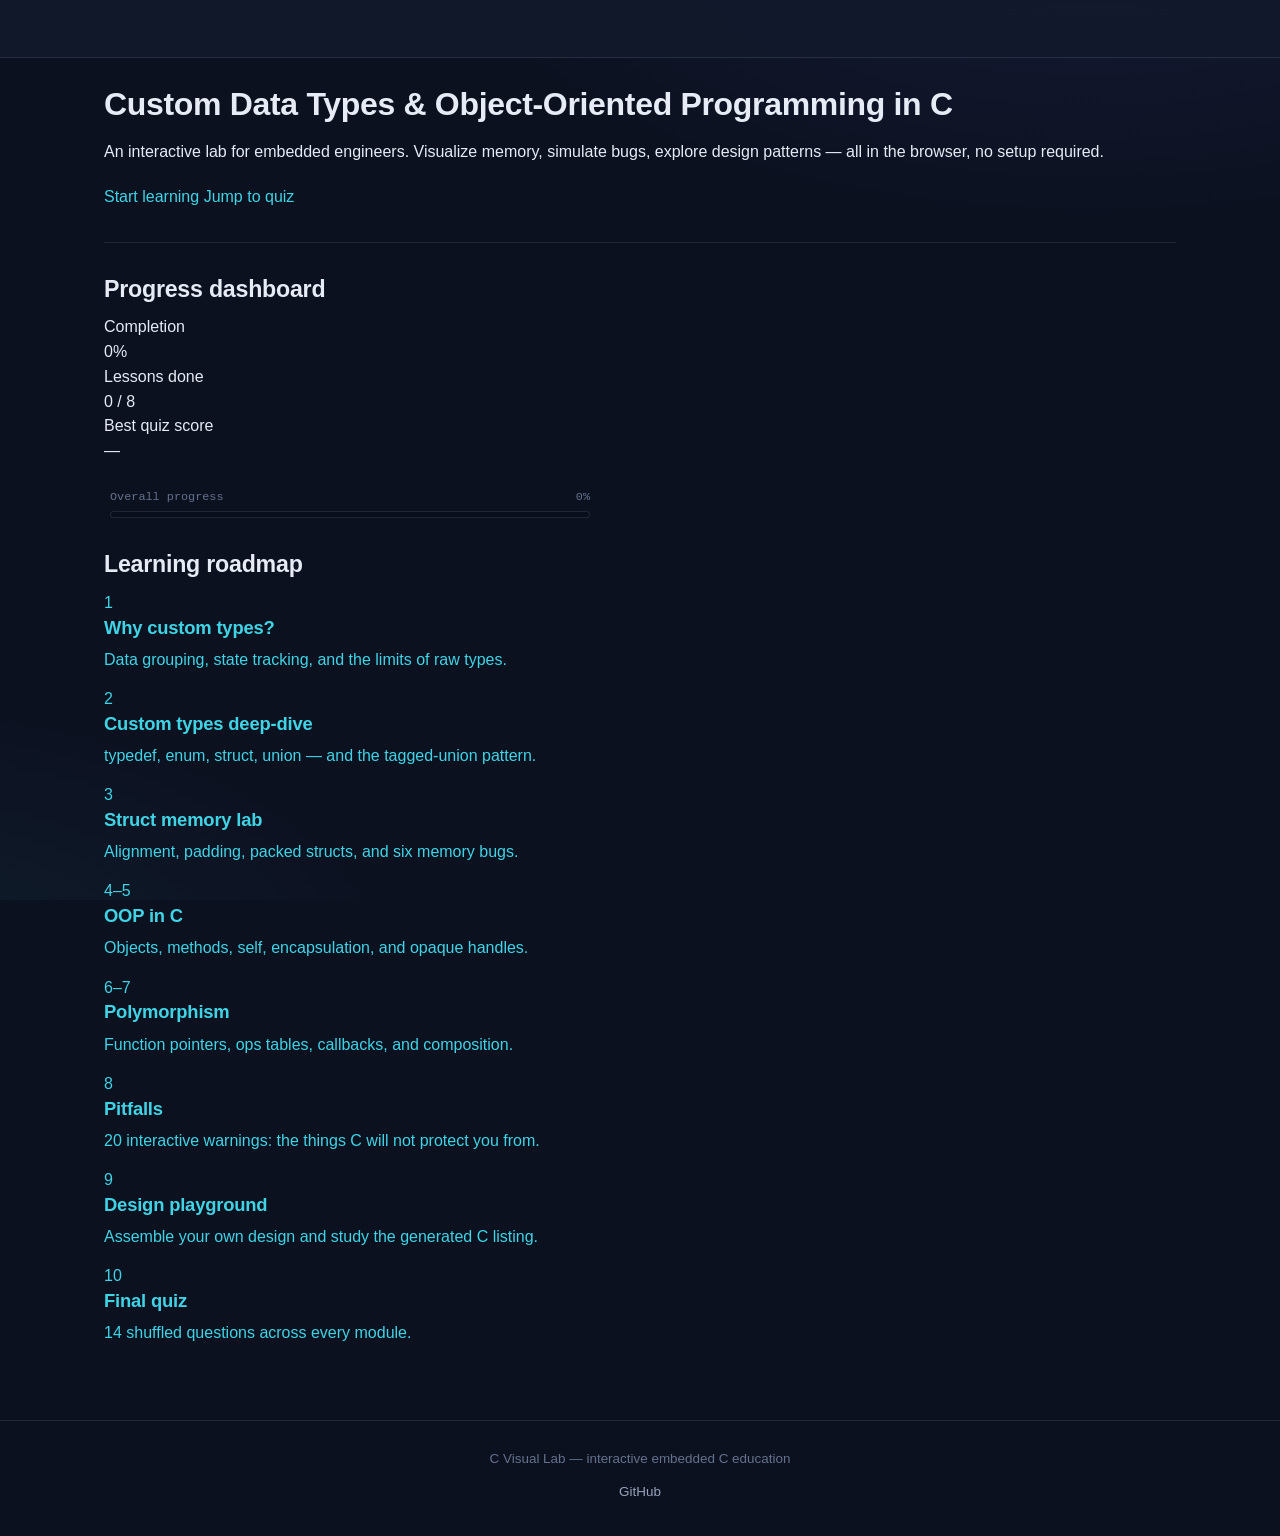
==== index.html @ 14d66254 "Add index.html landing page and stub pages for remaining lessons" ====
<!DOCTYPE html>
<html lang="en" data-page="home" data-theme="dark">
<head>
<meta charset="UTF-8">
<meta name="viewport" content="width=device-width, initial-scale=1.0">
<title>C Visual Lab — Custom Data Types & OOP in C</title>
<link rel="stylesheet" href="assets/css/style.css">
<link rel="stylesheet" href="assets/css/components.css">
<link rel="stylesheet" href="assets/css/animations.css">
</head>
<body>
<a href="#main-content" class="skip-link">Skip to main content</a>
<nav class="topnav" id="topnav" aria-label="Site navigation"></nav>
<div class="layout no-sidebar">
  <main id="main-content">
    <div class="hero">
      <h1>Custom Data Types &amp; Object-Oriented Programming in C</h1>
      <p class="lede">An interactive lab for embedded engineers. Visualize memory, simulate bugs, explore design patterns — all in the browser, no setup required.</p>
      <div class="btn-row" style="margin-top:20px">
        <a class="btn btn-primary" href="concepts.html" data-continue-btn><span data-continue-label>Start learning</span></a>
        <a class="btn" href="quiz.html">Jump to quiz</a>
      </div>
    </div>

    <hr style="margin: 32px 0;">

    <h2>Progress dashboard</h2>
    <div class="grid cols-3" style="margin-bottom:24px">
      <div class="card stat-card"><div class="stat-label">Completion</div><div class="stat-value" data-stat-progress>0%</div></div>
      <div class="card stat-card"><div class="stat-label">Lessons done</div><div class="stat-value" data-stat-done>0 / 8</div></div>
      <div class="card stat-card"><div class="stat-label">Best quiz score</div><div class="stat-value" data-stat-quiz>—</div></div>
    </div>
    <div class="sidebar-progress" style="max-width:480px;margin-bottom:32px">
      <div class="bar-label"><span>Overall progress</span><span data-stat-progress>0%</span></div>
      <div class="progress-track"><div class="progress-fill" data-progress-fill></div></div>
    </div>

    <h2>Learning roadmap</h2>
    <div class="roadmap">
      <a href="concepts.html" class="roadmap-card" data-roadmap-page="concepts">
        <div class="stage-num">1</div>
        <div><h3>Why custom types?</h3><p>Data grouping, state tracking, and the limits of raw types.</p></div>
        <span class="done-check" style="display:none">✓</span>
      </a>
      <a href="custom-types.html" class="roadmap-card" data-roadmap-page="custom-types">
        <div class="stage-num">2</div>
        <div><h3>Custom types deep-dive</h3><p>typedef, enum, struct, union — and the tagged-union pattern.</p></div>
        <span class="done-check" style="display:none">✓</span>
      </a>
      <a href="structs-memory.html" class="roadmap-card" data-roadmap-page="structs-memory">
        <div class="stage-num">3</div>
        <div><h3>Struct memory lab</h3><p>Alignment, padding, packed structs, and six memory bugs.</p></div>
        <span class="done-check" style="display:none">✓</span>
      </a>
      <a href="oops-in-c.html" class="roadmap-card" data-roadmap-page="oops-in-c">
        <div class="stage-num">4–5</div>
        <div><h3>OOP in C</h3><p>Objects, methods, self, encapsulation, and opaque handles.</p></div>
        <span class="done-check" style="display:none">✓</span>
      </a>
      <a href="polymorphism.html" class="roadmap-card" data-roadmap-page="polymorphism">
        <div class="stage-num">6–7</div>
        <div><h3>Polymorphism</h3><p>Function pointers, ops tables, callbacks, and composition.</p></div>
        <span class="done-check" style="display:none">✓</span>
      </a>
      <a href="pitfalls.html" class="roadmap-card" data-roadmap-page="pitfalls">
        <div class="stage-num">8</div>
        <div><h3>Pitfalls</h3><p>20 interactive warnings: the things C will not protect you from.</p></div>
        <span class="done-check" style="display:none">✓</span>
      </a>
      <a href="playground.html" class="roadmap-card" data-roadmap-page="playground">
        <div class="stage-num">9</div>
        <div><h3>Design playground</h3><p>Assemble your own design and study the generated C listing.</p></div>
        <span class="done-check" style="display:none">✓</span>
      </a>
      <a href="quiz.html" class="roadmap-card" data-roadmap-page="quiz">
        <div class="stage-num">10</div>
        <div><h3>Final quiz</h3><p>14 shuffled questions across every module.</p></div>
        <span class="done-check" style="display:none">✓</span>
      </a>
    </div>
  </main>
</div>
<footer class="site-footer"><p>C Visual Lab — interactive embedded C education</p><div class="foot-links"><a href="https://github.com/sssskyds/c-visual-lab">GitHub</a></div></footer>
<script src="assets/js/app.js"></script>
<script src="assets/js/navigation.js"></script>
</body>
</html>
---- assets/css/style.css ----
/* ==========================================================
C Visual Lab — core styles (tokens, base, layout, code)
========================================================== */

:root {
--bg: #0c1120;
--bg-glow: radial-gradient(1100px 520px at 85% -10%, rgba(103, 116, 255, 0.10), transparent 60%),
           radial-gradient(900px 480px at -10% 110%, rgba(57, 211, 230, 0.07), transparent 60%);
--surface: #131a2c;
--raised: #1a2340;
--inset: #0a0e1a;
--border: rgba(148, 163, 184, 0.16);
--border-strong: rgba(148, 163, 184, 0.34);
--text: #e6ebf5;
--muted: #97a3bb;
--faint: #64718c;

--cyan: #3fd4e5;    --cyan-soft: rgba(63, 212, 229, 0.12);
--purple: #ab8ff7;  --purple-soft: rgba(171, 143, 247, 0.14);
--orange: #f2b345;  --orange-soft: rgba(242, 179, 69, 0.13);
--red: #f4756c;     --red-soft: rgba(244, 117, 108, 0.13);
--green: #5cd58c;   --green-soft: rgba(92, 213, 140, 0.13);

--code-bg: #0a0f1d;
--code-border: rgba(148, 163, 184, 0.14);

--sans: -apple-system, BlinkMacSystemFont, "Segoe UI", Roboto, Helvetica, Arial, sans-serif;
--mono: ui-monospace, "SF Mono", Menlo, Consolas, "Liberation Mono", monospace;

--radius: 10px;
--radius-sm: 8px;
--shadow: 0 1px 2px rgba(0, 0, 0, 0.25), 0 10px 28px rgba(0, 0, 0, 0.22);
--nav-h: 58px;
}

[data-theme="light"] {
--bg: #f6f7fa;
--bg-glow: radial-gradient(1100px 520px at 85% -10%, rgba(103, 116, 255, 0.08), transparent 60%);
--surface: #ffffff;
--raised: #f0f2f7;
--inset: #eef0f5;
--border: rgba(15, 23, 42, 0.12);
--border-strong: rgba(15, 23, 42, 0.26);
--text: #1c2333;
--muted: #55617a;
--faint: #8b94a9;

--cyan: #0891b2;    --cyan-soft: rgba(8, 145, 178, 0.10);
--purple: #7c3aed;  --purple-soft: rgba(124, 58, 237, 0.10);
--orange: #b45309;  --orange-soft: rgba(180, 83, 9, 0.10);
--red: #dc2626;     --red-soft: rgba(220, 38, 38, 0.09);
--green: #15803d;   --green-soft: rgba(21, 128, 61, 0.10);

--code-bg: #101527;
--code-border: rgba(15, 23, 42, 0.15);
--shadow: 0 1px 2px rgba(15, 23, 42, 0.06), 0 8px 22px rgba(15, 23, 42, 0.07);
}

* { box-sizing: border-box; }
html { scroll-behavior: smooth; }
body {
margin: 0;
font-family: var(--sans);
font-size: 16px;
line-height: 1.55;
color: var(--text);
background: var(--bg);
background-image: var(--bg-glow);
background-attachment: fixed;
}

h1, h2, h3, h4 { line-height: 1.25; margin: 0 0 0.5em; letter-spacing: -0.01em; }
h1 { font-size: 2rem; }
h2 { font-size: 1.45rem; margin-top: 0; }
h3 { font-size: 1.15rem; }
p { margin: 0.4em 0 0.9em; }
ul, ol { padding-left: 1.3em; margin: 0.4em 0 0.9em; }
li { margin: 0.22em 0; }
a { color: var(--cyan); text-decoration: none; }
a:hover { text-decoration: underline; }
small, .small { font-size: 0.86rem; }
.muted { color: var(--muted); }
strong { color: var(--text); }
hr { border: 0; border-top: 1px solid var(--border); margin: 24px 0; }
code, kbd { font-family: var(--mono); font-size: 0.92em; }
p code, li code, td code, .inline-code {
background: var(--raised);
border: 1px solid var(--border);
border-radius: 5px;
padding: 0.08em 0.35em;
color: var(--cyan);
white-space: nowrap;
}

:focus-visible { outline: 2px solid var(--cyan); outline-offset: 2px; border-radius: 4px; }

.visually-hidden { position: absolute; width: 1px; height: 1px; margin: -1px; padding: 0; overflow: hidden; clip: rect(0 0 0 0); white-space: nowrap; border: 0; }

.skip-link { position: absolute; left: -9999px; top: 0; background: var(--cyan); color: #04222a; font-weight: 600; padding: 8px 16px; border-radius: 0 0 8px 0; z-index: 200; }
.skip-link:focus { left: 0; }

.topnav { position: sticky; top: 0; z-index: 100; height: var(--nav-h); display: flex; align-items: center; gap: 8px; padding: 0 20px; background: color-mix(in srgb, var(--surface) 88%, transparent); backdrop-filter: blur(10px); -webkit-backdrop-filter: blur(10px); border-bottom: 1px solid var(--border); }
.brand { display: flex; align-items: center; gap: 10px; font-weight: 700; font-size: 1.02rem; color: var(--text); margin-right: 8px; white-space: nowrap; }
.brand:hover { text-decoration: none; }
.brand-logo { width: 30px; height: 30px; border-radius: 8px; flex: none; display: grid; place-items: center; background: linear-gradient(135deg, var(--cyan), var(--purple)); color: #0a1020; font-family: var(--mono); font-weight: 700; font-size: 0.95rem; }
.nav-links { display: flex; gap: 2px; overflow-x: auto; scrollbar-width: none; }
.nav-links::-webkit-scrollbar { display: none; }
.nav-links a { color: var(--muted); font-size: 0.9rem; font-weight: 500; padding: 7px 11px; border-radius: 8px; white-space: nowrap; }
.nav-links a:hover { color: var(--text); background: var(--raised); text-decoration: none; }
.nav-links a[aria-current="page"] { color: var(--cyan); background: var(--cyan-soft); }
.nav-spacer { flex: 1; }
.nav-progress { font-family: var(--mono); font-size: 0.78rem; color: var(--muted); border: 1px solid var(--border); border-radius: 999px; padding: 4px 12px; white-space: nowrap; }
.nav-progress b { color: var(--green); }

.layout { display: grid; grid-template-columns: 252px minmax(0, 1fr); gap: 28px; max-width: 1220px; margin: 0 auto; padding: 26px 24px 60px; }
.layout.no-sidebar { grid-template-columns: minmax(0, 1fr); max-width: 1120px; }
.sidebar { position: sticky; top: calc(var(--nav-h) + 20px); align-self: start; background: var(--surface); border: 1px solid var(--border); border-radius: var(--radius); padding: 16px 14px; }
.sidebar h2 { font-size: 0.74rem; text-transform: uppercase; letter-spacing: 0.09em; color: var(--faint); margin: 0 6px 10px; }
.sidebar ol { list-style: none; margin: 0; padding: 0; }
.sidebar li a { display: flex; align-items: center; gap: 9px; color: var(--muted); font-size: 0.88rem; padding: 7px 8px; border-radius: 8px; }
.sidebar li a:hover { color: var(--text); background: var(--raised); text-decoration: none; }
.sidebar li a[aria-current="page"] { color: var(--cyan); background: var(--cyan-soft); font-weight: 600; }
.lesson-dot { width: 18px; height: 18px; border-radius: 50%; flex: none; border: 1.5px solid var(--border-strong); display: grid; place-items: center; font-size: 0.62rem; font-family: var(--mono); color: var(--faint); }
.lesson-dot.done { background: var(--green-soft); border-color: var(--green); color: var(--green); }
.sidebar-progress { margin: 12px 6px 4px; }
.sidebar-progress .bar-label { display: flex; justify-content: space-between; font-size: 0.74rem; color: var(--faint); font-family: var(--mono); margin-bottom: 5px; }
.progress-track { height: 7px; border-radius: 999px; background: var(--inset); border: 1px solid var(--border); overflow: hidden; }
.progress-fill { height: 100%; width: 0%; background: linear-gradient(90deg, var(--cyan), var(--green)); border-radius: 999px; transition: width 0.6s cubic-bezier(0.22, 1, 0.36, 1); }

.breadcrumbs { display: flex; align-items: center; flex-wrap: wrap; gap: 6px; font-size: 0.82rem; color: var(--faint); margin-bottom: 18px; font-family: var(--mono); }
.breadcrumbs a { color: var(--muted); }
.breadcrumbs .sep { color: var(--faint); user-select: none; }
.breadcrumbs .here { color: var(--cyan); }

.page-head { margin-bottom: 22px; }
.page-head .kicker { font-family: var(--mono); font-size: 0.78rem; letter-spacing: 0.1em; text-transform: uppercase; color: var(--purple); margin-bottom: 6px; }
.page-head p.lede { color: var(--muted); font-size: 1.04rem; max-width: 720px; margin-top: 2px; }

section.block { margin: 34px 0; scroll-margin-top: calc(var(--nav-h) + 16px); }
section.block > h2 { display: flex; align-items: center; gap: 10px; padding-bottom: 10px; border-bottom: 1px solid var(--border); margin-bottom: 16px; }
section.block > h2 .sec-num { font-family: var(--mono); font-size: 0.8rem; color: var(--cyan); background: var(--cyan-soft); border: 1px solid var(--border); border-radius: 7px; padding: 2px 8px; flex: none; }

.code-card { position: relative; background: var(--code-bg); border: 1px solid var(--code-border); border-radius: var(--radius); margin: 14px 0; overflow: hidden; }
.code-card .code-title { display: flex; align-items: center; gap: 8px; font-family: var(--mono); font-size: 0.76rem; color: #8fa0bf; padding: 8px 14px; border-bottom: 1px solid rgba(148, 163, 184, 0.12); background: rgba(148, 163, 184, 0.05); }
.code-card .code-title .dot { width: 9px; height: 9px; border-radius: 50%; flex: none; }
.code-card pre { margin: 0; padding: 14px 16px; overflow-x: auto; font-family: var(--mono); font-size: 0.85rem; line-height: 1.6; color: #dbe4f5; tab-size: 4; }
.copy-btn { position: absolute; top: 6px; right: 8px; font-family: var(--mono); font-size: 0.72rem; color: #8fa0bf; background: rgba(148, 163, 184, 0.10); border: 1px solid rgba(148, 163, 184, 0.22); border-radius: 6px; padding: 3px 9px; cursor: pointer; }
.copy-btn:hover { color: #e6ebf5; background: rgba(148, 163, 184, 0.2); }
.copy-btn.copied { color: var(--green); border-color: var(--green); }

.tok-kw { color: #c792ea; }
.tok-type { color: #4fd1e0; }
.tok-fn { color: #82aaff; }
.tok-str { color: #c3e88d; }
.tok-num { color: #f7b96d; }
.tok-com { color: #5f6f8f; font-style: italic; }
.tok-pre { color: #f4756c; }
.code-card.good { border-color: rgba(92, 213, 140, 0.4); }
.code-card.bad  { border-color: rgba(244, 117, 108, 0.4); }

.site-footer { border-top: 1px solid var(--border); padding: 22px 24px 34px; text-align: center; color: var(--faint); font-size: 0.84rem; }
.site-footer .foot-links { margin-top: 6px; display: flex; gap: 14px; justify-content: center; flex-wrap: wrap; }
.site-footer a { color: var(--muted); }

@media (max-width: 980px) {
.layout { grid-template-columns: minmax(0, 1fr); padding: 20px 16px 48px; }
.sidebar { position: static; order: -1; }
.sidebar ol { display: flex; flex-wrap: wrap; gap: 4px; }
.sidebar li a { padding: 6px 9px; }
.sidebar .lesson-label { display: none; }
.sidebar li a .lesson-dot { width: 22px; height: 22px; font-size: 0.7rem; }
.nav-progress { display: none; }
}
@media (max-width: 640px) {
h1 { font-size: 1.55rem; }
.topnav { padding: 0 12px; }
.brand span.brand-name { display: none; }
}
@media (min-width: 1440px) {
body { font-size: 17px; }
.layout { max-width: 1520px; grid-template-columns: 284px minmax(0, 1fr); gap: 40px; padding: 34px 44px 76px; }
.layout.no-sidebar { max-width: 1380px; }
.topnav { padding: 0 36px; }
h1 { font-size: 2.35rem; }
h2 { font-size: 1.6rem; }
}
@media (min-width: 1800px) {
.layout { max-width: 1700px; }
.layout.no-sidebar { max-width: 1520px; }
}
---- assets/css/animations.css ----
/* C Visual Lab — animations */
@keyframes fadeUp { from { opacity: 0; transform: translateY(10px); } to { opacity: 1; transform: translateY(0); } }
@keyframes fadeIn { from { opacity: 0; } to { opacity: 1; } }
@keyframes pulseGlow { 0%, 100% { box-shadow: 0 0 0 0 rgba(63, 212, 229, 0.35); } 50% { box-shadow: 0 0 0 6px rgba(63, 212, 229, 0); } }
@keyframes dangerPulse { 0%, 100% { box-shadow: 0 0 0 0 rgba(244, 117, 108, 0.45); } 50% { box-shadow: 0 0 0 7px rgba(244, 117, 108, 0); } }
@keyframes flowDash { to { stroke-dashoffset: -20; } }
@keyframes blinkCursor { 0%, 49% { opacity: 1; } 50%, 100% { opacity: 0; } }
@keyframes shake { 0%, 100% { transform: translateX(0); } 20% { transform: translateX(-4px); } 40% { transform: translateX(4px); } 60% { transform: translateX(-3px); } 80% { transform: translateX(3px); } }
@keyframes popIn { 0% { opacity: 0; transform: scale(0.92); } 70% { transform: scale(1.02); } 100% { opacity: 1; transform: scale(1); } }
.anim-fade-up { animation: fadeUp 0.45s ease both; }
.anim-fade-in { animation: fadeIn 0.35s ease both; }
.anim-pop { animation: popIn 0.3s ease both; }
.anim-shake { animation: shake 0.4s ease; }
.pulse-ok { animation: pulseGlow 1.6s ease-in-out 2; }
.pulse-danger { animation: dangerPulse 1.4s ease-in-out 2; }
.flow-line { stroke-dasharray: 6 4; animation: flowDash 0.9s linear infinite; }
.stage-step { opacity: 0; transform: translateY(6px); transition: opacity 0.4s ease, transform 0.4s ease; }
.stage-step.on { opacity: 1; transform: translateY(0); }
.mem-byte { transition: background-color 0.35s ease, border-color 0.35s ease, transform 0.25s ease; }
.mem-byte.hot { transform: scale(1.12); z-index: 2; }
.roadmap-card { transition: transform 0.2s ease, border-color 0.2s ease, box-shadow 0.2s ease; }
.roadmap-card:hover { transform: translateY(-3px); box-shadow: var(--shadow); }
@media (prefers-reduced-motion: reduce) {
html { scroll-behavior: auto; }
*, *::before, *::after { animation-duration: 0.01ms !important; animation-iteration-count: 1 !important; transition-duration: 0.01ms !important; }
}
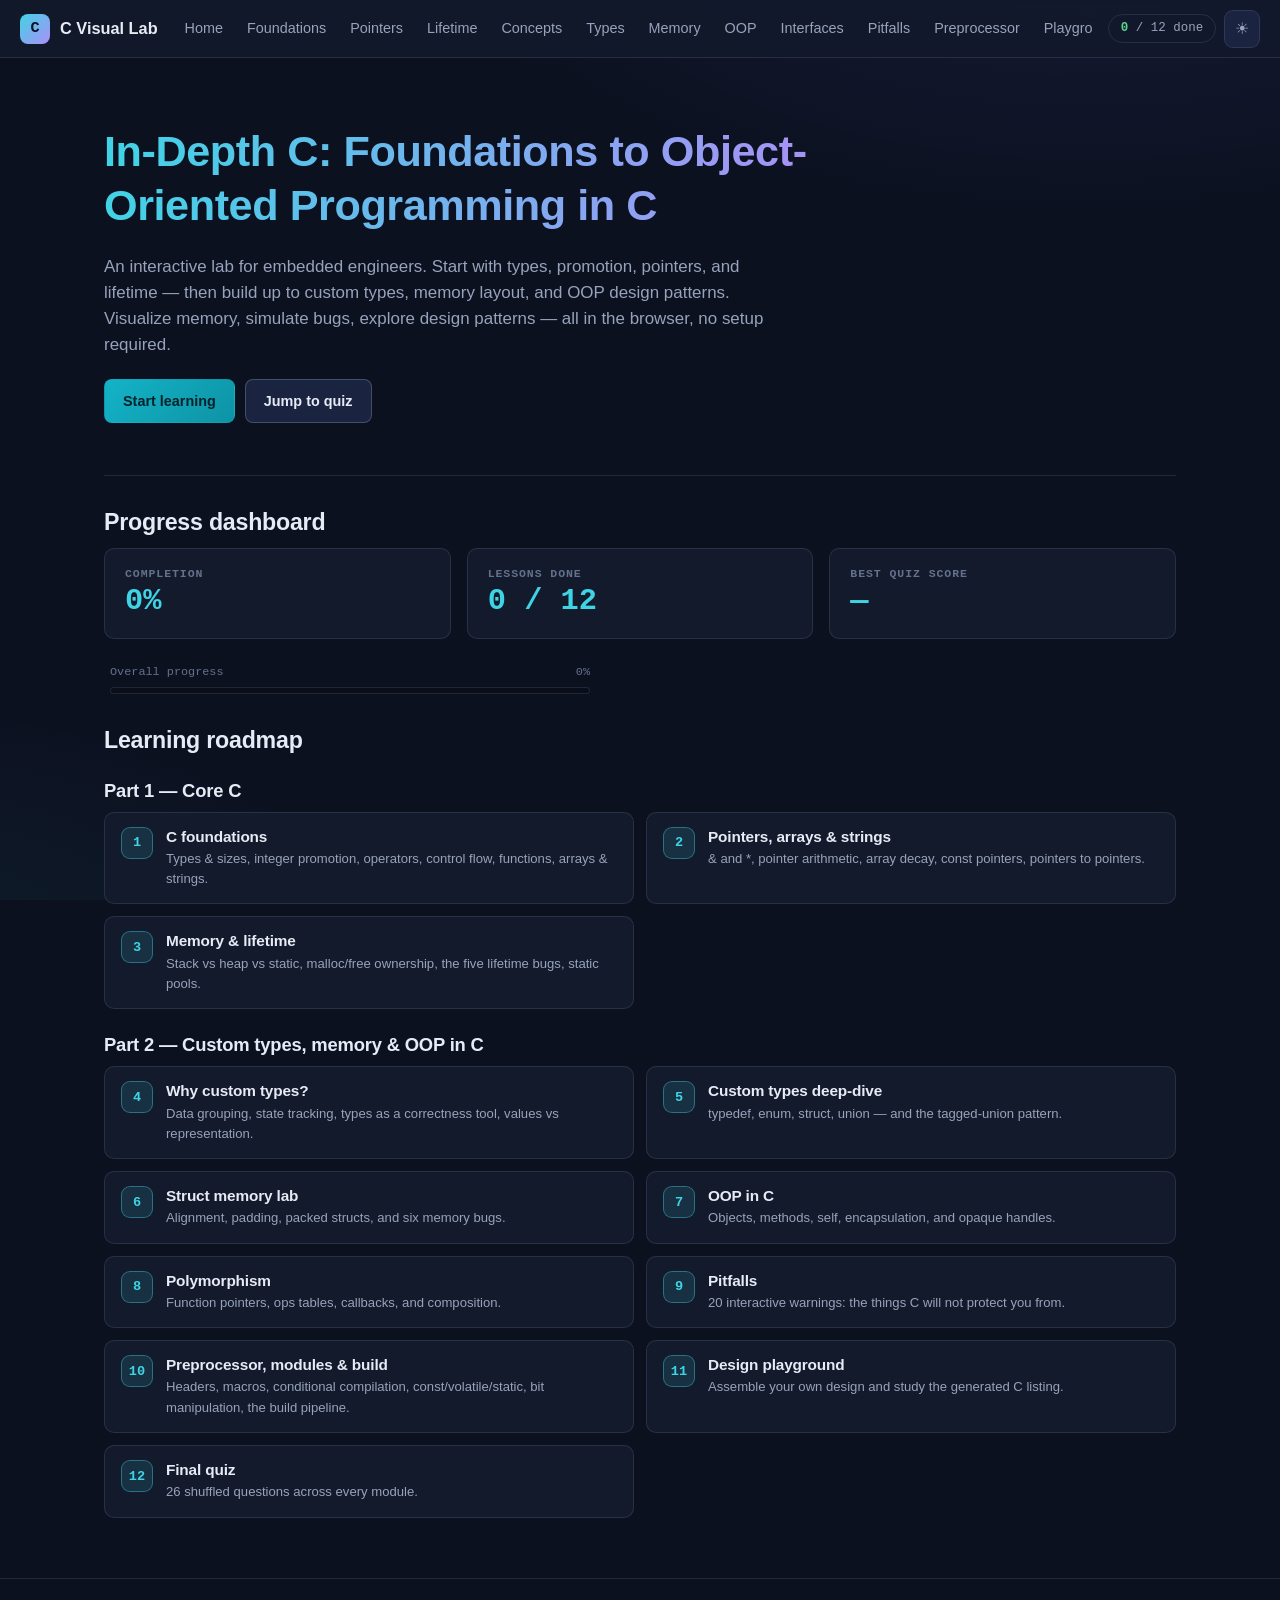
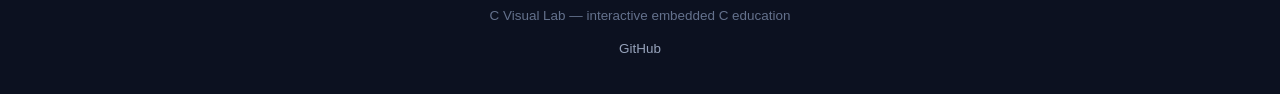
==== commit 5608e158: "In-depth C expansion: add Foundations, Pointers, Memory & Lifetime, Preprocessor/Build lessons; deep" ====
--- a/index.html
+++ b/index.html
@@ -3,7 +3,7 @@
 <head>
 <meta charset="UTF-8">
 <meta name="viewport" content="width=device-width, initial-scale=1.0">
-<title>C Visual Lab — Custom Data Types & OOP in C</title>
+<title>C Visual Lab — In-Depth C, from Foundations to OOP in C</title>
 <link rel="stylesheet" href="assets/css/style.css">
 <link rel="stylesheet" href="assets/css/components.css">
 <link rel="stylesheet" href="assets/css/animations.css">
@@ -14,10 +14,10 @@
 <div class="layout no-sidebar">
   <main id="main-content">
     <div class="hero">
-      <h1>Custom Data Types &amp; Object-Oriented Programming in C</h1>
-      <p class="lede">An interactive lab for embedded engineers. Visualize memory, simulate bugs, explore design patterns — all in the browser, no setup required.</p>
+      <h1>In-Depth C: Foundations to Object-Oriented Programming in C</h1>
+      <p class="lede">An interactive lab for embedded engineers. Start with types, promotion, pointers, and lifetime — then build up to custom types, memory layout, and OOP design patterns. Visualize memory, simulate bugs, explore design patterns — all in the browser, no setup required.</p>
       <div class="btn-row" style="margin-top:20px">
-        <a class="btn btn-primary" href="concepts.html" data-continue-btn><span data-continue-label>Start learning</span></a>
+        <a class="btn btn-primary" href="foundations.html" data-continue-btn><span data-continue-label>Start learning</span></a>
         <a class="btn" href="quiz.html">Jump to quiz</a>
       </div>
     </div>
@@ -27,7 +27,7 @@
     <h2>Progress dashboard</h2>
     <div class="grid cols-3" style="margin-bottom:24px">
       <div class="card stat-card"><div class="stat-label">Completion</div><div class="stat-value" data-stat-progress>0%</div></div>
-      <div class="card stat-card"><div class="stat-label">Lessons done</div><div class="stat-value" data-stat-done>0 / 8</div></div>
+      <div class="card stat-card"><div class="stat-label">Lessons done</div><div class="stat-value" data-stat-done>0 / 12</div></div>
       <div class="card stat-card"><div class="stat-label">Best quiz score</div><div class="stat-value" data-stat-quiz>—</div></div>
     </div>
     <div class="sidebar-progress" style="max-width:480px;margin-bottom:32px">
@@ -36,45 +36,69 @@
     </div>
 
     <h2>Learning roadmap</h2>
+    <h3 style="margin:24px 0 10px">Part 1 — Core C</h3>
+    <div class="roadmap">
+      <a href="foundations.html" class="roadmap-card" data-roadmap-page="foundations">
+        <div class="stage-num">1</div>
+        <div><h3>C foundations</h3><p>Types &amp; sizes, integer promotion, operators, control flow, functions, arrays &amp; strings.</p></div>
+        <span class="done-check" style="display:none">✓</span>
+      </a>
+      <a href="pointers.html" class="roadmap-card" data-roadmap-page="pointers">
+        <div class="stage-num">2</div>
+        <div><h3>Pointers, arrays &amp; strings</h3><p>&amp; and *, pointer arithmetic, array decay, const pointers, pointers to pointers.</p></div>
+        <span class="done-check" style="display:none">✓</span>
+      </a>
+      <a href="memory-lifetime.html" class="roadmap-card" data-roadmap-page="memory-lifetime">
+        <div class="stage-num">3</div>
+        <div><h3>Memory &amp; lifetime</h3><p>Stack vs heap vs static, malloc/free ownership, the five lifetime bugs, static pools.</p></div>
+        <span class="done-check" style="display:none">✓</span>
+      </a>
+    </div>
+    <h3 style="margin:24px 0 10px">Part 2 — Custom types, memory &amp; OOP in C</h3>
     <div class="roadmap">
       <a href="concepts.html" class="roadmap-card" data-roadmap-page="concepts">
-        <div class="stage-num">1</div>
-        <div><h3>Why custom types?</h3><p>Data grouping, state tracking, and the limits of raw types.</p></div>
+        <div class="stage-num">4</div>
+        <div><h3>Why custom types?</h3><p>Data grouping, state tracking, types as a correctness tool, values vs representation.</p></div>
         <span class="done-check" style="display:none">✓</span>
       </a>
       <a href="custom-types.html" class="roadmap-card" data-roadmap-page="custom-types">
-        <div class="stage-num">2</div>
+        <div class="stage-num">5</div>
         <div><h3>Custom types deep-dive</h3><p>typedef, enum, struct, union — and the tagged-union pattern.</p></div>
         <span class="done-check" style="display:none">✓</span>
       </a>
       <a href="structs-memory.html" class="roadmap-card" data-roadmap-page="structs-memory">
-        <div class="stage-num">3</div>
+        <div class="stage-num">6</div>
         <div><h3>Struct memory lab</h3><p>Alignment, padding, packed structs, and six memory bugs.</p></div>
         <span class="done-check" style="display:none">✓</span>
       </a>
       <a href="oops-in-c.html" class="roadmap-card" data-roadmap-page="oops-in-c">
-        <div class="stage-num">4–5</div>
+        <div class="stage-num">7</div>
         <div><h3>OOP in C</h3><p>Objects, methods, self, encapsulation, and opaque handles.</p></div>
         <span class="done-check" style="display:none">✓</span>
       </a>
       <a href="polymorphism.html" class="roadmap-card" data-roadmap-page="polymorphism">
-        <div class="stage-num">6–7</div>
+        <div class="stage-num">8</div>
         <div><h3>Polymorphism</h3><p>Function pointers, ops tables, callbacks, and composition.</p></div>
         <span class="done-check" style="display:none">✓</span>
       </a>
       <a href="pitfalls.html" class="roadmap-card" data-roadmap-page="pitfalls">
-        <div class="stage-num">8</div>
+        <div class="stage-num">9</div>
         <div><h3>Pitfalls</h3><p>20 interactive warnings: the things C will not protect you from.</p></div>
         <span class="done-check" style="display:none">✓</span>
       </a>
+      <a href="preprocessor-build.html" class="roadmap-card" data-roadmap-page="preprocessor-build">
+        <div class="stage-num">10</div>
+        <div><h3>Preprocessor, modules &amp; build</h3><p>Headers, macros, conditional compilation, const/volatile/static, bit manipulation, the build pipeline.</p></div>
+        <span class="done-check" style="display:none">✓</span>
+      </a>
       <a href="playground.html" class="roadmap-card" data-roadmap-page="playground">
-        <div class="stage-num">9</div>
+        <div class="stage-num">11</div>
         <div><h3>Design playground</h3><p>Assemble your own design and study the generated C listing.</p></div>
         <span class="done-check" style="display:none">✓</span>
       </a>
       <a href="quiz.html" class="roadmap-card" data-roadmap-page="quiz">
-        <div class="stage-num">10</div>
-        <div><h3>Final quiz</h3><p>14 shuffled questions across every module.</p></div>
+        <div class="stage-num">12</div>
+        <div><h3>Final quiz</h3><p>26 shuffled questions across every module.</p></div>
         <span class="done-check" style="display:none">✓</span>
       </a>
     </div>
--- a/assets/css/components.css
+++ b/assets/css/components.css
@@ -0,0 +1,424 @@
+/* ==========================================================
+C Visual Lab — components (cards, buttons, tabs, viz, quiz)
+========================================================== */
+
+/* ---------- buttons ---------- */
+.btn {
+display: inline-flex; align-items: center; justify-content: center; gap: 8px;
+min-height: 44px; padding: 9px 18px;
+font: 600 0.9rem var(--sans); color: var(--text);
+background: var(--raised);
+border: 1px solid var(--border-strong);
+border-radius: var(--radius-sm);
+cursor: pointer;
+transition: background 0.15s ease, border-color 0.15s ease, transform 0.1s ease;
+text-decoration: none;
+}
+.btn:hover { background: color-mix(in srgb, var(--raised) 70%, var(--surface)); border-color: var(--cyan); text-decoration: none; }
+.btn:active { transform: translateY(1px); }
+.btn-primary { background: linear-gradient(135deg, #14b3c7, #0e93a5); border-color: transparent; color: #04222a; }
+.btn-primary:hover { background: linear-gradient(135deg, #2cc9dd, #14a5b8); border-color: transparent; }
+.btn-purple { background: var(--purple-soft); border-color: var(--purple); color: var(--purple); }
+.btn-danger { background: var(--red-soft); border-color: var(--red); color: var(--red); }
+.btn-ghost { background: transparent; }
+.btn-sm { min-height: 34px; padding: 5px 12px; font-size: 0.82rem; }
+.btn[disabled] { opacity: 0.45; cursor: not-allowed; }
+.btn-row { display: flex; flex-wrap: wrap; gap: 10px; margin: 12px 0; }
+
+/* icon-only button (theme toggle) */
+.icon-btn {
+width: 38px; height: 38px; border-radius: 9px;
+display: grid; place-items: center;
+background: var(--raised); border: 1px solid var(--border);
+color: var(--muted); cursor: pointer; font-size: 1rem;
+}
+.icon-btn:hover { color: var(--text); border-color: var(--border-strong); }
+
+/* ---------- cards & grids ---------- */
+.card {
+background: var(--surface);
+border: 1px solid var(--border);
+border-radius: var(--radius);
+padding: 18px 20px;
+}
+.card.tight { padding: 14px 16px; }
+.grid { display: grid; gap: 16px; }
+.grid.cols-2 { grid-template-columns: repeat(2, minmax(0, 1fr)); }
+.grid.cols-3 { grid-template-columns: repeat(3, minmax(0, 1fr)); }
+.grid.cols-4 { grid-template-columns: repeat(4, minmax(0, 1fr)); }
+@media (max-width: 860px) {
+.grid.cols-3, .grid.cols-4 { grid-template-columns: repeat(2, minmax(0, 1fr)); }
+}
+@media (max-width: 600px) {
+.grid.cols-2, .grid.cols-3, .grid.cols-4 { grid-template-columns: minmax(0, 1fr); }
+}
+
+/* ---------- badges & pills ---------- */
+.pill {
+display: inline-flex; align-items: center; gap: 6px;
+font: 600 0.74rem var(--mono);
+padding: 3px 10px; border-radius: 999px;
+border: 1px solid var(--border);
+color: var(--muted); white-space: nowrap;
+}
+.pill.cyan { color: var(--cyan); background: var(--cyan-soft); border-color: color-mix(in srgb, var(--cyan) 45%, transparent); }
+.pill.purple { color: var(--purple); background: var(--purple-soft); border-color: color-mix(in srgb, var(--purple) 45%, transparent); }
+.pill.orange { color: var(--orange); background: var(--orange-soft); border-color: color-mix(in srgb, var(--orange) 45%, transparent); }
+.pill.red { color: var(--red); background: var(--red-soft); border-color: color-mix(in srgb, var(--red) 45%, transparent); }
+.pill.green { color: var(--green); background: var(--green-soft); border-color: color-mix(in srgb, var(--green) 45%, transparent); }
+
+/* ---------- callouts ---------- */
+.callout {
+display: flex; gap: 12px; align-items: flex-start;
+border: 1px solid var(--border);
+border-left: 3px solid var(--cyan);
+border-radius: var(--radius-sm);
+background: var(--surface);
+padding: 13px 16px; margin: 14px 0;
+font-size: 0.94rem;
+}
+.callout .co-icon { flex: none; font-size: 1.05rem; line-height: 1.4; }
+.callout p { margin: 0; }
+.callout.warn { border-left-color: var(--orange); background: color-mix(in srgb, var(--orange-soft) 55%, var(--surface)); }
+.callout.danger { border-left-color: var(--red); background: color-mix(in srgb, var(--red-soft) 55%, var(--surface)); }
+.callout.good { border-left-color: var(--green); background: color-mix(in srgb, var(--green-soft) 55%, var(--surface)); }
+.callout.idea { border-left-color: var(--purple); background: color-mix(in srgb, var(--purple-soft) 55%, var(--surface)); }
+
+/* ---------- tooltips ---------- */
+.term {
+border-bottom: 1px dashed var(--purple);
+cursor: help; position: relative; color: var(--text);
+}
+.term::after {
+content: attr(data-tip);
+position: absolute; left: 50%; bottom: calc(100% + 8px);
+transform: translateX(-50%) translateY(4px);
+width: max-content; max-width: 260px;
+background: var(--raised); color: var(--text);
+border: 1px solid var(--border-strong);
+border-radius: 8px; padding: 8px 11px;
+font-size: 0.78rem; line-height: 1.45; font-family: var(--sans); font-weight: 400;
+box-shadow: var(--shadow);
+opacity: 0; pointer-events: none;
+transition: opacity 0.15s ease, transform 0.15s ease;
+z-index: 60; white-space: normal;
+}
+.term:hover::after, .term:focus-visible::after {
+opacity: 1; transform: translateX(-50%) translateY(0);
+}
+
+/* ---------- tabs ---------- */
+.tabs { margin: 16px 0; }
+.tab-list {
+display: flex; flex-wrap: wrap; gap: 6px;
+border-bottom: 1px solid var(--border);
+padding-bottom: 0; margin-bottom: 18px;
+}
+.tab-btn {
+font: 600 0.88rem var(--sans); color: var(--muted);
+background: none; border: none; border-bottom: 2px solid transparent;
+padding: 10px 14px; cursor: pointer; border-radius: 8px 8px 0 0;
+min-height: 44px;
+}
+.tab-btn:hover { color: var(--text); background: var(--raised); }
+.tab-btn[aria-selected="true"] { color: var(--cyan); border-bottom-color: var(--cyan); }
+.tab-panel[hidden] { display: none; }
+
+/* file tabs (encapsulation demo) */
+.file-tabs .tab-btn { font-family: var(--mono); font-size: 0.8rem; }
+
+/* ---------- dashboard widgets ---------- */
+.stat-card { text-align: left; }
+.stat-card .stat-label { font: 600 0.72rem var(--mono); letter-spacing: 0.08em; text-transform: uppercase; color: var(--faint); }
+.stat-card .stat-value { font: 700 1.9rem var(--mono); margin: 4px 0 2px; color: var(--cyan); }
+.stat-card .stat-sub { font-size: 0.8rem; color: var(--muted); }
+
+/* ---------- roadmap ---------- */
+.roadmap { display: grid; grid-template-columns: repeat(2, minmax(0, 1fr)); gap: 12px; counter-reset: stage; }
+@media (max-width: 700px) { .roadmap { grid-template-columns: minmax(0, 1fr); } }
+.roadmap-card {
+display: flex; gap: 13px; align-items: flex-start;
+background: var(--surface); border: 1px solid var(--border);
+border-radius: var(--radius); padding: 14px 16px;
+color: var(--text);
+}
+.roadmap-card:hover { text-decoration: none; border-color: var(--cyan); }
+.roadmap-card .stage-num {
+flex: none; width: 32px; height: 32px; border-radius: 9px;
+display: grid; place-items: center;
+font: 700 0.85rem var(--mono);
+background: var(--cyan-soft); color: var(--cyan);
+border: 1px solid color-mix(in srgb, var(--cyan) 40%, transparent);
+}
+.roadmap-card.done .stage-num { background: var(--green-soft); color: var(--green); border-color: var(--green); }
+.roadmap-card h3 { margin: 0 0 3px; font-size: 0.96rem; }
+.roadmap-card p { margin: 0; font-size: 0.82rem; color: var(--muted); }
+.roadmap-card .done-check { margin-left: auto; color: var(--green); font-weight: 700; }
+
+/* ---------- comparison panel (C vs C++) ---------- */
+.compare { display: grid; grid-template-columns: 1fr 1fr; gap: 14px; }
+@media (max-width: 700px) { .compare { grid-template-columns: 1fr; } }
+.compare .card h3 { display: flex; align-items: center; gap: 8px; }
+
+/* ---------- simulator shells ---------- */
+.sim {
+border: 1px solid var(--border-strong);
+border-radius: var(--radius);
+background: var(--surface);
+margin: 18px 0;
+overflow: hidden;
+}
+.sim-head {
+display: flex; align-items: center; gap: 10px; flex-wrap: wrap;
+padding: 11px 16px;
+background: var(--raised);
+border-bottom: 1px solid var(--border);
+}
+.sim-head h3 { margin: 0; font-size: 0.95rem; display: flex; align-items: center; gap: 8px; }
+.sim-head .spacer { flex: 1; }
+.sim-body { padding: 16px; }
+.sim-cols { display: grid; grid-template-columns: 1fr 1fr; gap: 16px; }
+@media (max-width: 820px) { .sim-cols { grid-template-columns: 1fr; } }
+
+/* controls inside sims */
+.field-row { display: flex; align-items: center; gap: 10px; flex-wrap: wrap; margin: 8px 0; }
+.field-row label { font-size: 0.85rem; color: var(--muted); min-width: 110px; }
+select, input[type="text"], input[type="number"], textarea {
+font: 400 0.88rem var(--mono);
+color: var(--text); background: var(--inset);
+border: 1px solid var(--border-strong);
+border-radius: 8px; padding: 8px 10px;
+min-height: 40px;
+}
+textarea { width: 100%; resize: vertical; line-height: 1.55; }
+select:focus, input:focus, textarea:focus { outline: 2px solid var(--cyan); outline-offset: 1px; }
+input[type="checkbox"] { width: 18px; height: 18px; accent-color: var(--cyan); }
+input[type="range"] { accent-color: var(--cyan); }
+
+/* console output */
+.console {
+background: var(--code-bg); color: #cfe3d8;
+font: 0.82rem/1.65 var(--mono);
+border: 1px solid var(--code-border); border-radius: var(--radius-sm);
+padding: 12px 14px; min-height: 72px;
+white-space: pre-wrap; word-break: break-word;
+}
+.console .c-ok { color: var(--green); }
+.console .c-err { color: var(--red); }
+.console .c-warn { color: var(--orange); }
+.console .c-dim { color: #6b7a96; }
+.console .c-cyan { color: var(--cyan); }
+
+/* ---------- memory visualization ---------- */
+.mem-grid { display: flex; flex-wrap: wrap; gap: 4px; margin: 10px 0; }
+.mem-byte {
+width: 46px; height: 52px; border-radius: 7px;
+border: 1px solid var(--border-strong);
+background: var(--inset);
+display: flex; flex-direction: column; align-items: center; justify-content: center; gap: 1px;
+font-family: var(--mono); position: relative;
+}
+.mem-byte .addr { font-size: 0.56rem; color: var(--faint); }
+.mem-byte .val { font-size: 0.72rem; font-weight: 700; color: var(--text); }
+.mem-byte.f-cyan { background: var(--cyan-soft); border-color: var(--cyan); }
+.mem-byte.f-purple { background: var(--purple-soft); border-color: var(--purple); }
+.mem-byte.f-green { background: var(--green-soft); border-color: var(--green); }
+.mem-byte.f-orange { background: var(--orange-soft); border-color: var(--orange); }
+.mem-byte.f-red { background: var(--red-soft); border-color: var(--red); }
+.mem-byte.pad {
+background: repeating-linear-gradient(45deg, transparent 0 4px, rgba(148,163,184,0.10) 4px 8px);
+border-style: dashed;
+}
+.mem-byte.pad .val { color: var(--faint); font-weight: 400; }
+.mem-legend { display: flex; flex-wrap: wrap; gap: 8px 14px; font-size: 0.78rem; color: var(--muted); margin-top: 8px; }
+.mem-legend .key { display: inline-flex; align-items: center; gap: 6px; }
+.mem-legend .swatch { width: 12px; height: 12px; border-radius: 3px; border: 1px solid var(--border-strong); display: inline-block; }
+
+/* field/offset table */
+table.data {
+width: 100%; border-collapse: collapse;
+font-size: 0.84rem; margin: 12px 0;
+}
+table.data th, table.data td {
+text-align: left; padding: 8px 10px;
+border-bottom: 1px solid var(--border);
+}
+table.data th { font: 600 0.72rem var(--mono); text-transform: uppercase; letter-spacing: 0.07em; color: var(--faint); }
+table.data td.mono, table.data .mono { font-family: var(--mono); font-size: 0.8rem; }
+table.data tr.pad-row td { color: var(--faint); font-style: italic; }
+
+/* object/record box */
+.obj-box {
+border: 1.5px solid var(--cyan); border-radius: var(--radius);
+background: var(--cyan-soft); padding: 12px 14px;
+font-family: var(--mono); font-size: 0.84rem;
+min-width: 200px;
+}
+.obj-box .obj-title { font-weight: 700; color: var(--cyan); margin-bottom: 8px; font-size: 0.8rem; }
+.obj-box .obj-field {
+display: flex; justify-content: space-between; gap: 14px;
+background: var(--surface); border: 1px solid var(--border);
+border-radius: 6px; padding: 5px 10px; margin: 4px 0;
+}
+.obj-box .obj-field .fname { color: var(--muted); }
+.obj-box .obj-field .fval { color: var(--green); font-weight: 600; }
+.obj-box.nested-base { border-color: var(--purple); background: var(--purple-soft); }
+.obj-box.nested-base > .obj-title { color: var(--purple); }
+
+/* loose variables (concepts page) */
+.loose-vars { display: flex; flex-wrap: wrap; gap: 7px; align-content: flex-start; min-height: 90px; }
+.loose-var {
+font: 0.74rem var(--mono); color: var(--orange);
+background: var(--orange-soft);
+border: 1px dashed color-mix(in srgb, var(--orange) 50%, transparent);
+border-radius: 6px; padding: 4px 9px;
+}
+
+/* ---------- state machine ---------- */
+.sm-wrap { display: flex; flex-wrap: wrap; gap: 12px; align-items: center; justify-content: center; margin: 12px 0; }
+.sm-node {
+min-width: 118px; text-align: center;
+border: 1.5px solid var(--border-strong); border-radius: 10px;
+background: var(--inset); padding: 10px 12px;
+font-family: var(--mono); font-size: 0.78rem; color: var(--muted);
+transition: border-color 0.25s ease, background 0.25s ease, color 0.25s ease;
+}
+.sm-node .sm-val { display: block; font-size: 0.66rem; color: var(--faint); margin-top: 3px; }
+.sm-node.active { border-color: var(--cyan); background: var(--cyan-soft); color: var(--cyan); }
+.sm-node.active.err { border-color: var(--red); background: var(--red-soft); color: var(--red); }
+.sm-arrow { color: var(--faint); font-size: 1.1rem; user-select: none; }
+
+/* ---------- quiz ---------- */
+.quiz-box {
+border: 1px solid color-mix(in srgb, var(--purple) 40%, transparent);
+border-radius: var(--radius);
+background: color-mix(in srgb, var(--purple-soft) 45%, var(--surface));
+padding: 16px 18px; margin: 18px 0;
+}
+.quiz-box .quiz-tag { font: 700 0.7rem var(--mono); letter-spacing: 0.1em; text-transform: uppercase; color: var(--purple); }
+.quiz-box .quiz-q { font-weight: 600; margin: 8px 0 12px; }
+.quiz-opts { display: grid; gap: 8px; }
+.quiz-opt {
+text-align: left; font: 0.88rem var(--sans); color: var(--text);
+background: var(--surface); border: 1px solid var(--border-strong);
+border-radius: 8px; padding: 10px 13px; cursor: pointer;
+min-height: 44px; width: 100%;
+transition: border-color 0.15s ease, background 0.15s ease;
+}
+.quiz-opt:hover { border-color: var(--purple); }
+.quiz-opt.correct { border-color: var(--green); background: var(--green-soft); color: var(--green); font-weight: 600; }
+.quiz-opt.wrong { border-color: var(--red); background: var(--red-soft); color: var(--red); }
+.quiz-opt[disabled] { cursor: default; }
+.quiz-explain {
+margin-top: 12px; font-size: 0.86rem; color: var(--muted);
+border-top: 1px dashed var(--border-strong); padding-top: 10px;
+}
+.quiz-explain.ok { color: var(--green); }
+.quiz-explain .exp-body { color: var(--muted); font-weight: 400; }
+
+/* ---------- warning cards (pitfalls) ---------- */
+.warn-card {
+border: 1px solid var(--border);
+border-left: 4px solid var(--orange);
+border-radius: var(--radius);
+background: var(--surface);
+margin: 14px 0; overflow: hidden;
+}
+.warn-card[data-sev="red"] { border-left-color: var(--red); }
+.warn-card[data-sev="orange"] { border-left-color: var(--orange); }
+.warn-card[data-sev="yellow"] { border-left-color: #e7c94c; }
+.warn-card[data-sev="green"] { border-left-color: var(--green); }
+.warn-card > summary {
+list-style: none; cursor: pointer;
+display: flex; align-items: center; gap: 11px;
+padding: 13px 16px; font-weight: 600; font-size: 0.94rem;
+}
+.warn-card > summary::-webkit-details-marker { display: none; }
+.warn-card > summary:hover { background: var(--raised); }
+.warn-card > summary .chev { margin-left: auto; color: var(--faint); transition: transform 0.2s ease; flex: none; }
+.warn-card[open] > summary .chev { transform: rotate(90deg); }
+.warn-card .warn-body { padding: 4px 18px 18px; border-top: 1px solid var(--border); }
+.warn-card .warn-sec { margin: 12px 0; }
+.warn-card .warn-sec h4 {
+font: 700 0.72rem var(--mono); letter-spacing: 0.08em;
+text-transform: uppercase; color: var(--faint); margin: 0 0 5px;
+}
+.rule-line {
+font-weight: 600; font-size: 0.92rem;
+border: 1px dashed var(--border-strong); border-radius: 8px;
+background: var(--raised); padding: 10px 14px; margin-top: 14px;
+}
+.rule-line .rl-tag { color: var(--purple); font: 700 0.72rem var(--mono); text-transform: uppercase; letter-spacing: 0.08em; margin-right: 8px; }
+
+/* severity meter */
+.sev-meter { display: flex; align-items: center; gap: 6px; margin: 8px 0 2px; flex-wrap: wrap; }
+.sev-seg { width: 34px; height: 10px; border-radius: 4px; background: var(--inset); border: 1px solid var(--border); }
+.sev-seg.on-green { background: var(--green); border-color: var(--green); }
+.sev-seg.on-yellow { background: #e7c94c; border-color: #e7c94c; }
+.sev-seg.on-orange { background: var(--orange); border-color: var(--orange); }
+.sev-seg.on-red { background: var(--red); border-color: var(--red); }
+.sev-label { font: 600 0.74rem var(--mono); color: var(--muted); margin-left: 4px; }
+
+/* ---------- file visibility (encapsulation) ---------- */
+.private-field { position: relative; transition: filter 0.3s ease, opacity 0.3s ease; }
+.locked .private-field { filter: blur(4px); opacity: 0.55; user-select: none; }
+.lock-note {
+display: none; font: 600 0.78rem var(--mono); color: var(--purple);
+background: var(--purple-soft); border: 1px solid color-mix(in srgb, var(--purple) 40%, transparent);
+border-radius: 7px; padding: 6px 11px; margin-top: 8px;
+}
+.locked .lock-note { display: inline-block; }
+
+/* ---------- steps / traces ---------- */
+.trace { list-style: none; counter-reset: step; margin: 12px 0; padding: 0; }
+.trace li {
+counter-increment: step;
+display: flex; gap: 12px; align-items: flex-start;
+padding: 9px 0; border-bottom: 1px dashed var(--border);
+font-size: 0.9rem;
+}
+.trace li::before {
+content: counter(step);
+flex: none; width: 24px; height: 24px; border-radius: 50%;
+display: grid; place-items: center;
+font: 700 0.72rem var(--mono);
+background: var(--purple-soft); color: var(--purple);
+border: 1px solid color-mix(in srgb, var(--purple) 40%, transparent);
+}
+
+/* verdict banners */
+.verdict {
+border-radius: var(--radius-sm); padding: 11px 15px; margin: 12px 0;
+font-size: 0.9rem; border: 1px solid var(--border);
+display: flex; gap: 10px; align-items: flex-start;
+}
+.verdict.v-ok { border-color: var(--green); background: var(--green-soft); }
+.verdict.v-warn { border-color: var(--orange); background: var(--orange-soft); }
+.verdict.v-err { border-color: var(--red); background: var(--red-soft); }
+.verdict.v-info { border-color: var(--cyan); background: var(--cyan-soft); }
+.verdict b { display: block; margin-bottom: 2px; }
+
+/* hero */
+.hero {
+text-align: left; padding: 40px 0 8px;
+}
+.hero h1 {
+font-size: clamp(1.8rem, 4.5vw, 2.7rem);
+background: linear-gradient(100deg, var(--cyan), var(--purple));
+-webkit-background-clip: text; background-clip: text;
+-webkit-text-fill-color: transparent; color: transparent;
+max-width: 720px;
+}
+.hero .lede { font-size: 1.06rem; color: var(--muted); max-width: 680px; }
+
+/* svg diagrams */
+.diagram-svg { width: 100%; height: auto; display: block; margin: 10px 0; }
+.diagram-svg text { font-family: var(--mono); }
+
+/* mark complete strip */
+.complete-strip {
+display: flex; align-items: center; gap: 14px; flex-wrap: wrap;
+border: 1px solid var(--border); border-radius: var(--radius);
+background: var(--surface); padding: 15px 18px; margin: 36px 0 8px;
+}
+.complete-strip .cs-msg { font-size: 0.92rem; color: var(--muted); flex: 1; min-width: 200px; }
